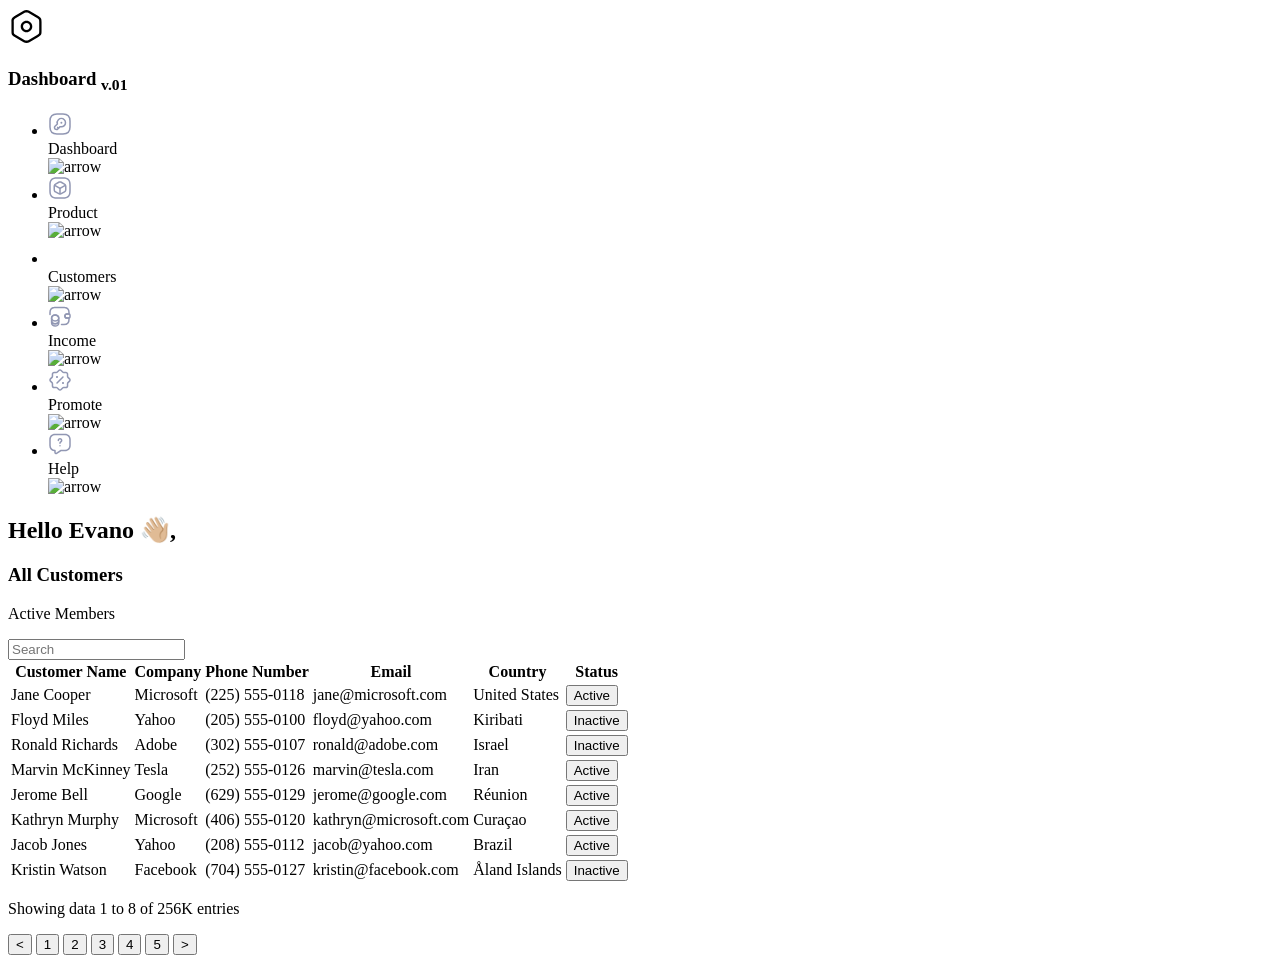
==== index.html @ a2a18998 "index.html to main directory" ====
<!doctype html>
<html lang="en">
<head>
    <meta charset="UTF-8">
    <meta name="viewport"
          content="width=device-width, user-scalable=no, initial-scale=1.0, maximum-scale=1.0, minimum-scale=1.0">
    <meta http-equiv="X-UA-Compatible" content="ie=edge">
    <link rel="stylesheet" href="css/style.css">
    <title>Contact List</title>
</head>
<body>


<main>
    <nav class="nav">
        <section class="container">

            <div class="company-logo">
                <div class="company-img">
                    <svg width="37" height="37" viewBox="0 0 37 37" fill="none" xmlns="http://www.w3.org/2000/svg">
                        <path d="M18.5003 34.8876C17.4674 34.8876 16.419 34.6564 15.602 34.1784L7.12284 29.2914C3.66951 26.9634 3.45367 26.6089 3.45367 22.9551V14.0443C3.45367 10.3905 3.65409 10.0359 7.04576 7.73887L15.5865 2.80553C17.2053 1.86512 19.749 1.86512 21.3678 2.80553L29.8778 7.70803C33.3311 10.0359 33.547 10.3905 33.547 14.0443V22.9397C33.547 26.5934 33.3465 26.948 29.9549 29.2451L21.414 34.1784C20.5815 34.6564 19.5332 34.8876 18.5003 34.8876ZM18.5003 4.42428C17.8528 4.42428 17.2207 4.54762 16.7736 4.8097L8.29451 9.7122C5.78159 11.408 5.78159 11.408 5.78159 14.0443V22.9397C5.78159 25.5759 5.78159 25.5759 8.35617 27.318L16.7736 32.1743C17.6832 32.6984 19.3328 32.6984 20.2424 32.1743L28.7215 27.2718C31.219 25.5759 31.219 25.5759 31.219 22.9397V14.0443C31.219 11.408 31.219 11.408 28.6445 9.66595L20.227 4.8097C19.7799 4.54762 19.1478 4.42428 18.5003 4.42428Z"
                              fill="black"/>
                        <path d="M18.5 24.2812C15.3088 24.2812 12.7188 21.6912 12.7188 18.5C12.7188 15.3088 15.3088 12.7188 18.5 12.7188C21.6912 12.7188 24.2812 15.3088 24.2812 18.5C24.2812 21.6912 21.6912 24.2812 18.5 24.2812ZM18.5 15.0312C16.5883 15.0312 15.0312 16.5883 15.0312 18.5C15.0312 20.4117 16.5883 21.9688 18.5 21.9688C20.4117 21.9688 21.9688 20.4117 21.9688 18.5C21.9688 16.5883 20.4117 15.0312 18.5 15.0312Z"
                              fill="black"/>
                    </svg>
                </div>
                <div class="company-name">
                    <h3>Dashboard <sub>v.01</sub></h3>
                </div>
            </div>


            <ul class="sidebar-list">
                <li>
                    <div class="sidebar-item">
                        <div class="sidebar-text-icon">
                            <div class="sidebar-icon">
                                <svg width="24" height="24" viewBox="0 0 24 24" fill="none"
                                     xmlns="http://www.w3.org/2000/svg">
                                    <svg width="24" height="24" viewBox="0 0 24 24" fill="none"
                                         xmlns="http://www.w3.org/2000/svg">
                                        <path d="M9 22H15C20 22 22 20 22 15V9C22 4 20 2 15 2H9C4 2 2 4 2 9V15C2 20 4 22 9 22Z"
                                              stroke="#9197B3" stroke-width="1.5" stroke-linecap="round"
                                              stroke-linejoin="round"/>
                                        <path d="M16.28 13.61C15.15 14.74 13.53 15.09 12.1 14.64L9.51001 17.22C9.33001 17.41 8.96001 17.53 8.69001 17.49L7.49001 17.33C7.09001 17.28 6.73001 16.9 6.67001 16.51L6.51001 15.31C6.47001 15.05 6.60001 14.68 6.78001 14.49L9.36001 11.91C8.92001 10.48 9.26001 8.86001 10.39 7.73001C12.01 6.11001 14.65 6.11001 16.28 7.73001C17.9 9.34001 17.9 11.98 16.28 13.61Z"
                                              stroke="#9197B3" stroke-width="1.5" stroke-miterlimit="10"
                                              stroke-linecap="round"
                                              stroke-linejoin="round"/>
                                        <path d="M10.45 16.28L9.59998 15.42" stroke="#9197B3" stroke-width="1.5"
                                              stroke-miterlimit="10" stroke-linecap="round" stroke-linejoin="round"/>
                                        <path d="M13.3945 10.7H13.4035" stroke="#9197B3" stroke-width="2"
                                              stroke-linecap="round"
                                              stroke-linejoin="round"/>
                                    </svg>
                                </svg>
                            </div>
                            <div class="sidebar-text">Dashboard</div>
                        </div>
                        <div class="sidebar-img"><img src="img/arrow_icon.svg" alt="arrow"></div>
                    </div>
                </li>

                <li>
                    <div class="sidebar-item">
                        <div class="sidebar-text-icon">
                            <div class="sidebar-icon">
                                <svg width="24" height="24" viewBox="0 0 24 24" fill="none"
                                     xmlns="http://www.w3.org/2000/svg">
                                    <svg width="24" height="24" viewBox="0 0 24 24" fill="none"
                                         xmlns="http://www.w3.org/2000/svg">
                                        <path d="M15 22.75H9C3.57 22.75 1.25 20.43 1.25 15V9C1.25 3.57 3.57 1.25 9 1.25H15C20.43 1.25 22.75 3.57 22.75 9V15C22.75 20.43 20.43 22.75 15 22.75ZM9 2.75C4.39 2.75 2.75 4.39 2.75 9V15C2.75 19.61 4.39 21.25 9 21.25H15C19.61 21.25 21.25 19.61 21.25 15V9C21.25 4.39 19.61 2.75 15 2.75H9Z"
                                              fill="#9197B3"/>
                                        <path d="M12.0006 13.0797C11.8706 13.0797 11.7406 13.0497 11.6206 12.9797L6.32061 9.9197C5.96061 9.7097 5.84059 9.2497 6.05059 8.8997C6.26059 8.5397 6.72061 8.4197 7.07061 8.6297L11.9906 11.4797L16.8806 8.6497C17.2406 8.4397 17.7006 8.5697 17.9006 8.9197C18.1006 9.2697 17.9806 9.7397 17.6306 9.9397L12.3706 12.9797C12.2606 13.0397 12.1306 13.0797 12.0006 13.0797Z"
                                              fill="#9197B3"/>
                                        <path d="M12 18.5201C11.59 18.5201 11.25 18.1801 11.25 17.7701V12.3301C11.25 11.9201 11.59 11.5801 12 11.5801C12.41 11.5801 12.75 11.9201 12.75 12.3301V17.7701C12.75 18.1801 12.41 18.5201 12 18.5201Z"
                                              fill="#9197B3"/>
                                        <path d="M12.0002 18.7498C11.4202 18.7498 10.8503 18.6198 10.3903 18.3698L7.19025 16.5898C6.23025 16.0598 5.49023 14.7898 5.49023 13.6898V10.2998C5.49023 9.20981 6.24025 7.9398 7.19025 7.3998L10.3903 5.6198C11.3103 5.1098 12.6902 5.1098 13.6102 5.6198L16.8102 7.3998C17.7702 7.9298 18.5103 9.19981 18.5103 10.2998V13.6898C18.5103 14.7798 17.7602 16.0498 16.8102 16.5898L13.6102 18.3698C13.1502 18.6298 12.5802 18.7498 12.0002 18.7498ZM12.0002 6.7498C11.6702 6.7498 11.3502 6.8098 11.1202 6.9398L7.92026 8.7198C7.43026 8.9898 6.99023 9.7498 6.99023 10.2998V13.6898C6.99023 14.2498 7.43026 14.9998 7.92026 15.2698L11.1202 17.0498C11.5802 17.3098 12.4202 17.3098 12.8802 17.0498L16.0802 15.2698C16.5702 14.9998 17.0103 14.2398 17.0103 13.6898V10.2998C17.0103 9.73981 16.5702 8.9898 16.0802 8.7198L12.8802 6.9398C12.6502 6.8098 12.3302 6.7498 12.0002 6.7498Z"
                                              fill="#9197B3"/>
                                    </svg>
                                </svg>
                            </div>
                            <div class="sidebar-text">Product</div>
                        </div>
                        <div class="sidebar-img"><img src="img/arrow_icon.svg" alt="arrow"></div>
                    </div>
                </li>

                <li>
                    <div class="sidebar-item">
                        <div class="sidebar-text-icon">
                            <div class="sidebar-icon">
                                <svg width="24" height="24" viewBox="0 0 24 24" fill="none"
                                     xmlns="http://www.w3.org/2000/svg">
                                    <svg class="color-svg" width="24" height="24" viewBox="0 0 24 24" fill="none"
                                         xmlns="http://www.w3.org/2000/svg">
                                        <path d="M15.0006 22.7498H9.00063C7.68063 22.7498 6.58063 22.6198 5.65063 22.3398C5.31063 22.2398 5.09063 21.9098 5.11063 21.5598C5.36063 18.5698 8.39063 16.2197 12.0006 16.2197C15.6106 16.2197 18.6306 18.5598 18.8906 21.5598C18.9206 21.9198 18.7006 22.2398 18.3506 22.3398C17.4206 22.6198 16.3206 22.7498 15.0006 22.7498ZM6.72063 21.0598C7.38063 21.1898 8.13063 21.2498 9.00063 21.2498H15.0006C15.8706 21.2498 16.6206 21.1898 17.2806 21.0598C16.7506 19.1398 14.5606 17.7197 12.0006 17.7197C9.44063 17.7197 7.25063 19.1398 6.72063 21.0598Z"
                                              fill="white"/>
                                        <path d="M15 2H9C4 2 2 4 2 9V15C2 18.78 3.14 20.85 5.86 21.62C6.08 19.02 8.75 16.97 12 16.97C15.25 16.97 17.92 19.02 18.14 21.62C20.86 20.85 22 18.78 22 15V9C22 4 20 2 15 2ZM12 14.17C10.02 14.17 8.42 12.56 8.42 10.58C8.42 8.60002 10.02 7 12 7C13.98 7 15.58 8.60002 15.58 10.58C15.58 12.56 13.98 14.17 12 14.17Z"
                                              stroke="white" stroke-width="1.5" stroke-linecap="round"
                                              stroke-linejoin="round"/>
                                        <path d="M11.9999 14.92C9.60992 14.92 7.66992 12.97 7.66992 10.58C7.66992 8.19002 9.60992 6.25 11.9999 6.25C14.3899 6.25 16.3299 8.19002 16.3299 10.58C16.3299 12.97 14.3899 14.92 11.9999 14.92ZM11.9999 7.75C10.4399 7.75 9.16992 9.02002 9.16992 10.58C9.16992 12.15 10.4399 13.42 11.9999 13.42C13.5599 13.42 14.8299 12.15 14.8299 10.58C14.8299 9.02002 13.5599 7.75 11.9999 7.75Z"
                                              fill="white"/>
                                    </svg>
                                </svg>
                            </div>
                            <div class="sidebar-text">Customers</div>
                        </div>
                        <div class="sidebar-img"><img src="img/arrow_icon.svg" alt="arrow"></div>
                    </div>
                </li>

                <li>
                    <div class="sidebar-item">
                        <div class="sidebar-text-icon">
                            <div class="sidebar-icon">
                                <svg width="24" height="24" viewBox="0 0 24 24" fill="none"
                                     xmlns="http://www.w3.org/2000/svg">
                                    <svg width="24" height="24" viewBox="0 0 24 24" fill="none"
                                         xmlns="http://www.w3.org/2000/svg">
                                        <path d="M10.7516 16.8604V18.8904C10.7516 20.6104 9.15158 22.0004 7.18158 22.0004C5.21158 22.0004 3.60156 20.6104 3.60156 18.8904V16.8604C3.60156 18.5804 5.20158 19.8004 7.18158 19.8004C9.15158 19.8004 10.7516 18.5704 10.7516 16.8604Z"
                                              stroke="#9197B3" stroke-width="1.5" stroke-linecap="round"
                                              stroke-linejoin="round"/>
                                        <path d="M10.7501 14.11C10.7501 14.61 10.6101 15.07 10.3701 15.47C9.78006 16.44 8.57004 17.05 7.17004 17.05C5.77004 17.05 4.56003 16.43 3.97003 15.47C3.73003 15.07 3.59009 14.61 3.59009 14.11C3.59009 13.25 3.99007 12.48 4.63007 11.92C5.28007 11.35 6.17003 11.01 7.16003 11.01C8.15003 11.01 9.04006 11.36 9.69006 11.92C10.3501 12.47 10.7501 13.25 10.7501 14.11Z"
                                              stroke="#9197B3" stroke-width="1.5" stroke-linecap="round"
                                              stroke-linejoin="round"/>
                                        <path d="M10.7516 14.11V16.86C10.7516 18.58 9.15158 19.8 7.18158 19.8C5.21158 19.8 3.60156 18.57 3.60156 16.86V14.11C3.60156 12.39 5.20158 11 7.18158 11C8.17158 11 9.06161 11.35 9.71161 11.91C10.3516 12.47 10.7516 13.25 10.7516 14.11Z"
                                              stroke="#9197B3" stroke-width="1.5" stroke-linecap="round"
                                              stroke-linejoin="round"/>
                                        <path d="M22 10.9699V13.03C22 13.58 21.56 14.0299 21 14.0499H19.0399C17.9599 14.0499 16.97 13.2599 16.88 12.1799C16.82 11.5499 17.0599 10.9599 17.4799 10.5499C17.8499 10.1699 18.36 9.94995 18.92 9.94995H21C21.56 9.96995 22 10.4199 22 10.9699Z"
                                              stroke="#9197B3" stroke-width="1.5" stroke-linecap="round"
                                              stroke-linejoin="round"/>
                                        <path d="M2 10.5V8.5C2 5.78 3.64 3.88 6.19 3.56C6.45 3.52 6.72 3.5 7 3.5H16C16.26 3.5 16.51 3.50999 16.75 3.54999C19.33 3.84999 21 5.76 21 8.5V9.95001H18.92C18.36 9.95001 17.85 10.17 17.48 10.55C17.06 10.96 16.82 11.55 16.88 12.18C16.97 13.26 17.96 14.05 19.04 14.05H21V15.5C21 18.5 19 20.5 16 20.5H13.5"
                                              stroke="#9197B3" stroke-width="1.5" stroke-linecap="round"
                                              stroke-linejoin="round"/>
                                    </svg>
                                </svg>
                            </div>
                            <div class="sidebar-text">Income</div>
                        </div>
                        <div class="sidebar-img"><img src="img/arrow_icon.svg" alt="arrow"></div>
                    </div>
                </li>

                <li>
                    <div class="sidebar-item">
                        <div class="sidebar-text-icon">
                            <div class="sidebar-icon">
                                <svg width="24" height="24" viewBox="0 0 24 24" fill="none"
                                     xmlns="http://www.w3.org/2000/svg">
                                    <svg width="24" height="24" viewBox="0 0 24 24" fill="none"
                                         xmlns="http://www.w3.org/2000/svg">
                                        <path d="M12 22.7503C11.37 22.7503 10.78 22.5104 10.34 22.0604L8.82001 20.5404C8.70001 20.4204 8.38 20.2904 8.22 20.2904H6.06C4.76 20.2904 3.70999 19.2403 3.70999 17.9403V15.7804C3.70999 15.6204 3.57999 15.3004 3.45999 15.1804L1.94 13.6604C1.5 13.2204 1.25 12.6303 1.25 12.0003C1.25 11.3703 1.49 10.7803 1.94 10.3403L3.45999 8.82028C3.57999 8.70028 3.70999 8.3803 3.70999 8.2203V6.06039C3.70999 4.76039 4.76 3.71029 6.06 3.71029H8.22C8.38 3.71029 8.70001 3.58029 8.82001 3.46029L10.34 1.94027C11.22 1.06027 12.78 1.06027 13.66 1.94027L15.18 3.46029C15.3 3.58029 15.62 3.71029 15.78 3.71029H17.94C19.24 3.71029 20.29 4.76039 20.29 6.06039V8.2203C20.29 8.3803 20.42 8.70028 20.54 8.82028L22.06 10.3403C22.5 10.7803 22.75 11.3703 22.75 12.0003C22.75 12.6303 22.51 13.2204 22.06 13.6604L20.54 15.1804C20.42 15.3004 20.29 15.6204 20.29 15.7804V17.9403C20.29 19.2403 19.24 20.2904 17.94 20.2904H15.78C15.62 20.2904 15.3 20.4204 15.18 20.5404L13.66 22.0604C13.22 22.5104 12.63 22.7503 12 22.7503ZM4.51999 14.1203C4.91999 14.5203 5.20999 15.2204 5.20999 15.7804V17.9403C5.20999 18.4103 5.59 18.7904 6.06 18.7904H8.22C8.78 18.7904 9.48001 19.0803 9.88 19.4803L11.4 21.0003C11.72 21.3203 12.28 21.3203 12.6 21.0003L14.12 19.4803C14.52 19.0803 15.22 18.7904 15.78 18.7904H17.94C18.41 18.7904 18.79 18.4103 18.79 17.9403V15.7804C18.79 15.2204 19.08 14.5203 19.48 14.1203L21 12.6003C21.16 12.4403 21.25 12.2303 21.25 12.0003C21.25 11.7703 21.16 11.5604 21 11.4004L19.48 9.88034C19.08 9.48034 18.79 8.7803 18.79 8.2203V6.06039C18.79 5.59039 18.41 5.21029 17.94 5.21029H15.78C15.22 5.21029 14.52 4.92035 14.12 4.52035L12.6 3.00033C12.28 2.68033 11.72 2.68033 11.4 3.00033L9.88 4.52035C9.48001 4.92035 8.78 5.21029 8.22 5.21029H6.06C5.59 5.21029 5.20999 5.59039 5.20999 6.06039V8.2203C5.20999 8.7803 4.91999 9.48034 4.51999 9.88034L3 11.4004C2.84 11.5604 2.75 11.7703 2.75 12.0003C2.75 12.2303 2.84 12.4403 3 12.6003L4.51999 14.1203Z"
                                              fill="#9197B3"/>
                                        <path d="M15.0002 16C14.4402 16 13.9902 15.55 13.9902 15C13.9902 14.45 14.4402 14 14.9902 14C15.5402 14 15.9902 14.45 15.9902 15C15.9902 15.55 15.5502 16 15.0002 16Z"
                                              fill="#9197B3"/>
                                        <path d="M9.01001 10C8.45001 10 8 9.55 8 9C8 8.45 8.45 8 9 8C9.55 8 10 8.45 10 9C10 9.55 9.56001 10 9.01001 10Z"
                                              fill="#9197B3"/>
                                        <path d="M8.99945 15.7495C8.80945 15.7495 8.61945 15.6795 8.46945 15.5295C8.17945 15.2395 8.17945 14.7595 8.46945 14.4695L14.4695 8.46945C14.7595 8.17945 15.2395 8.17945 15.5295 8.46945C15.8195 8.75945 15.8195 9.23951 15.5295 9.52951L9.52945 15.5295C9.37945 15.6795 9.18945 15.7495 8.99945 15.7495Z"
                                              fill="#9197B3"/>
                                    </svg>
                                </svg>
                            </div>
                            <div class="sidebar-text">Promote</div>
                        </div>
                        <div class="sidebar-img"><img src="img/arrow_icon.svg" alt="arrow"></div>
                    </div>
                </li>

                <li>
                    <div class="sidebar-item">
                        <div class="sidebar-text-icon">
                            <div class="sidebar-icon">
                                <svg width="24" height="24" viewBox="0 0 24 24" fill="none"
                                     xmlns="http://www.w3.org/2000/svg">
                                    <svg width="24" height="24" viewBox="0 0 24 24" fill="none"
                                         xmlns="http://www.w3.org/2000/svg">
                                        <path d="M8 22.3199C7.72 22.3199 7.42998 22.2499 7.16998 22.1099C6.59998 21.8099 6.25 21.2099 6.25 20.5699V19.15C3.23 18.84 1.25 16.6199 1.25 13.4399V7.43994C1.25 3.99994 3.56 1.68994 7 1.68994H17C20.44 1.68994 22.75 3.99994 22.75 7.43994V13.4399C22.75 16.8799 20.44 19.1899 17 19.1899H13.23L8.96997 22.03C8.67997 22.22 8.34 22.3199 8 22.3199ZM7 3.17993C4.42 3.17993 2.75 4.84993 2.75 7.42993V13.43C2.75 16.01 4.42 17.68 7 17.68C7.41 17.68 7.75 18.02 7.75 18.43V20.56C7.75 20.69 7.83 20.75 7.88 20.78C7.93001 20.81 8.03001 20.84 8.14001 20.77L12.59 17.81C12.71 17.73 12.86 17.68 13.01 17.68H17.01C19.59 17.68 21.26 16.01 21.26 13.43V7.42993C21.26 4.84993 19.59 3.17993 17.01 3.17993H7Z"
                                              fill="#9197B3"/>
                                        <path d="M11.9998 12.1099C11.5898 12.1099 11.2498 11.7699 11.2498 11.3599V11.1499C11.2498 9.9899 12.0998 9.41989 12.4198 9.19989C12.7898 8.94989 12.9098 8.7799 12.9098 8.5199C12.9098 8.0199 12.4998 7.60986 11.9998 7.60986C11.4998 7.60986 11.0898 8.0199 11.0898 8.5199C11.0898 8.9299 10.7498 9.2699 10.3398 9.2699C9.92984 9.2699 9.58984 8.9299 9.58984 8.5199C9.58984 7.1899 10.6698 6.10986 11.9998 6.10986C13.3298 6.10986 14.4098 7.1899 14.4098 8.5199C14.4098 9.6599 13.5698 10.2299 13.2598 10.4399C12.8698 10.6999 12.7498 10.8699 12.7498 11.1499V11.3599C12.7498 11.7799 12.4098 12.1099 11.9998 12.1099Z"
                                              fill="#9197B3"/>
                                        <path d="M12 14.6001C11.58 14.6001 11.25 14.2601 11.25 13.8501C11.25 13.4401 11.59 13.1001 12 13.1001C12.41 13.1001 12.75 13.4401 12.75 13.8501C12.75 14.2601 12.42 14.6001 12 14.6001Z"
                                              fill="#9197B3"/>
                                    </svg>
                                </svg>
                            </div>
                            <div class="sidebar-text">Help</div>
                        </div>
                        <div class="sidebar-img"><img src="img/arrow_icon.svg" alt="arrow"></div>
                    </div>
                </li>
            </ul>
        </section>
    </nav>
    <section class="container">
        <section class="greeting">
            <h2>Hello Evano 👋🏼,</h2>
        </section>

        <div class="block-table">
            <div class="header-block-table">
                <div class="text-section">
                    <h3>All Customers</h3>
                    <p class="text-color">Active Members</p>
                </div>
                <div class="form-section">
                    <form action="#">
                        <label for="input-search">
                            <input type="text" id="input-search" placeholder="Search">
                        </label>
                    </form>
                </div>
            </div>

            <div class="table">
                <table>
                    <thead>
                    <tr>
                        <th>Customer Name</th>
                        <th>Company</th>
                        <th>Phone Number</th>
                        <th>Email</th>
                        <th>Country</th>
                        <th>Status</th>
                    </tr>
                    </thead>
                    <tbody>
                    <tr>
                        <td>Jane Cooper</td>
                        <td>Microsoft</td>
                        <td>(225) 555-0118</td>
                        <td>jane@microsoft.com</td>
                        <td>United States</td>
                        <td class="active-cell">
                            <button class="active-button">Active</button>
                        </td>
                    </tr>

                    <tr>
                        <td>Floyd Miles</td>
                        <td>Yahoo</td>
                        <td>(205) 555-0100</td>
                        <td>floyd@yahoo.com</td>
                        <td>Kiribati</td>
                        <td>
                            <button class="inactive-button">Inactive</button>
                        </td>
                    </tr>

                    <tr>
                        <td>Ronald Richards</td>
                        <td>Adobe</td>
                        <td>(302) 555-0107</td>
                        <td>ronald@adobe.com</td>
                        <td>Israel</td>
                        <td>
                            <button class="inactive-button">Inactive</button>
                        </td>
                    </tr>

                    <tr>
                        <td>Marvin McKinney</td>
                        <td>Tesla</td>
                        <td>(252) 555-0126</td>
                        <td>marvin@tesla.com</td>
                        <td>Iran</td>
                        <td>
                            <button class="active-button">Active</button>
                        </td>
                    </tr>

                    <tr>
                        <td>Jerome Bell</td>
                        <td>Google</td>
                        <td>(629) 555-0129</td>
                        <td>jerome@google.com</td>
                        <td>Réunion</td>
                        <td>
                            <button class="active-button">Active</button>
                        </td>
                    </tr>

                    <tr>
                        <td>Kathryn Murphy</td>
                        <td>Microsoft</td>
                        <td>(406) 555-0120</td>
                        <td>kathryn@microsoft.com</td>
                        <td>Curaçao</td>
                        <td>
                            <button class="active-button">Active</button>
                        </td>
                    </tr>

                    <tr>
                        <td>Jacob Jones</td>
                        <td>Yahoo</td>
                        <td>(208) 555-0112</td>
                        <td>jacob@yahoo.com</td>
                        <td>Brazil</td>
                        <td>
                            <button class="active-button">Active</button>
                        </td>
                    </tr>

                    <tr>
                        <td>Kristin Watson</td>
                        <td>Facebook</td>
                        <td>(704) 555-0127</td>
                        <td>kristin@facebook.com</td>
                        <td>Åland Islands</td>
                        <td>
                            <button class="inactive-button">Inactive</button>
                        </td>
                    </tr>

                    </tbody>
                </table>
            </div>
            <div class="footer-table-box">
                <div class="footer-main">
                    <div class="text-footer">
                        <p>Showing data 1 to 8 of 256K entries</p>
                    </div>
                    <div class="footer-button">
                        <button>&lt;</button>
                        <button>1</button>
                        <button>2</button>
                        <button>3</button>
                        <button>4</button>
                        <button>5</button>
                        <button>></button>
                    </div>
                </div>
            </div>
        </div>

    </section>
</main>


</body>
</html>
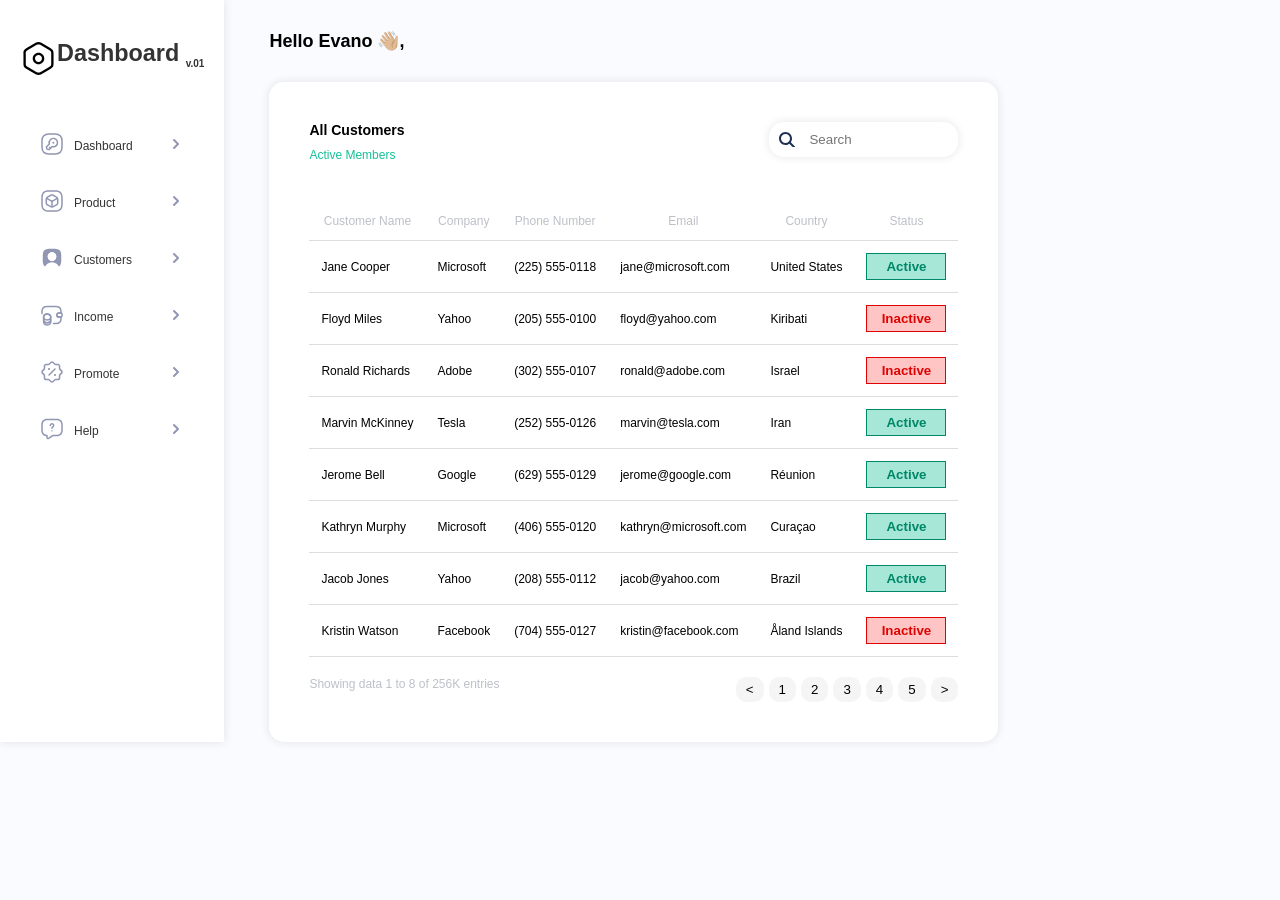
==== commit dc8374aa: "index.html to main directory and all with urls" ====
--- a/index.html
+++ b/index.html
@@ -5,7 +5,7 @@
     <meta name="viewport"
           content="width=device-width, user-scalable=no, initial-scale=1.0, maximum-scale=1.0, minimum-scale=1.0">
     <meta http-equiv="X-UA-Compatible" content="ie=edge">
-    <link rel="stylesheet" href="css/style.css">
+    <link rel="stylesheet" href="src/css/style.css">
     <title>Contact List</title>
 </head>
 <body>
@@ -56,7 +56,10 @@
                             </div>
                             <div class="sidebar-text">Dashboard</div>
                         </div>
-                        <div class="sidebar-img"><img src="img/arrow_icon.svg" alt="arrow"></div>
+                        <div class="sidebar-img"><svg width="16" height="16" viewBox="0 0 16 16" fill="none" xmlns="http://www.w3.org/2000/svg">
+                            <path d="M6 12L10 8L6 4" stroke="#9197B3" stroke-width="2" stroke-linecap="round" stroke-linejoin="round"/>
+                        </svg>
+                        </div>
                     </div>
                 </li>
 
@@ -81,7 +84,10 @@
                             </div>
                             <div class="sidebar-text">Product</div>
                         </div>
-                        <div class="sidebar-img"><img src="img/arrow_icon.svg" alt="arrow"></div>
+                        <div class="sidebar-img"><svg width="16" height="16" viewBox="0 0 16 16" fill="none" xmlns="http://www.w3.org/2000/svg">
+                            <path d="M6 12L10 8L6 4" stroke="#9197B3" stroke-width="2" stroke-linecap="round" stroke-linejoin="round"/>
+                        </svg>
+                        </div>
                     </div>
                 </li>
 
@@ -105,7 +111,10 @@
                             </div>
                             <div class="sidebar-text">Customers</div>
                         </div>
-                        <div class="sidebar-img"><img src="img/arrow_icon.svg" alt="arrow"></div>
+                        <div class="sidebar-img"><svg width="16" height="16" viewBox="0 0 16 16" fill="none" xmlns="http://www.w3.org/2000/svg">
+                            <path d="M6 12L10 8L6 4" stroke="#9197B3" stroke-width="2" stroke-linecap="round" stroke-linejoin="round"/>
+                        </svg>
+                        </div>
                     </div>
                 </li>
 
@@ -137,7 +146,10 @@
                             </div>
                             <div class="sidebar-text">Income</div>
                         </div>
-                        <div class="sidebar-img"><img src="img/arrow_icon.svg" alt="arrow"></div>
+                        <div class="sidebar-img"><svg width="16" height="16" viewBox="0 0 16 16" fill="none" xmlns="http://www.w3.org/2000/svg">
+                            <path d="M6 12L10 8L6 4" stroke="#9197B3" stroke-width="2" stroke-linecap="round" stroke-linejoin="round"/>
+                        </svg>
+                        </div>
                     </div>
                 </li>
 
@@ -162,7 +174,10 @@
                             </div>
                             <div class="sidebar-text">Promote</div>
                         </div>
-                        <div class="sidebar-img"><img src="img/arrow_icon.svg" alt="arrow"></div>
+                        <div class="sidebar-img"><svg width="16" height="16" viewBox="0 0 16 16" fill="none" xmlns="http://www.w3.org/2000/svg">
+                            <path d="M6 12L10 8L6 4" stroke="#9197B3" stroke-width="2" stroke-linecap="round" stroke-linejoin="round"/>
+                        </svg>
+                        </div>
                     </div>
                 </li>
 
@@ -185,7 +200,10 @@
                             </div>
                             <div class="sidebar-text">Help</div>
                         </div>
-                        <div class="sidebar-img"><img src="img/arrow_icon.svg" alt="arrow"></div>
+                        <div class="sidebar-img"><svg width="16" height="16" viewBox="0 0 16 16" fill="none" xmlns="http://www.w3.org/2000/svg">
+                            <path d="M6 12L10 8L6 4" stroke="#9197B3" stroke-width="2" stroke-linecap="round" stroke-linejoin="round"/>
+                        </svg>
+                        </div>
                     </div>
                 </li>
             </ul>
--- a/src/css/style.css
+++ b/src/css/style.css
@@ -0,0 +1,231 @@
+*{
+    margin: 0;
+    padding: 0;
+    box-sizing: border-box;
+}
+
+body{
+    font-family: 'Poppins', sans-serif;
+    font-size: 0.75em;
+    background-color: #fafbff;
+}
+
+nav{
+    width: 30%;
+    background-color: #ffffff;
+    color: #333333;
+    padding: 20px;
+    margin-right: 45px;
+    box-shadow: 0 0 10px rgba(0, 0, 0, 0.1);
+    position: relative;
+    top: 0;
+    left: 0;
+    bottom: 0;
+    overflow-y: auto;
+}
+
+main{
+    display: flex;
+    justify-content: center;
+    position: absolute;
+}
+
+.container {
+    max-width: 1440px;
+    margin: 0 auto;
+}
+
+
+.sidebar-item{
+    display: flex;
+    justify-content: space-between;
+    align-items: center;
+}
+
+.sidebar-text-icon{
+    display: flex;
+    align-items: center;
+}
+
+.sidebar-text{
+    padding-left: 10px;
+}
+
+.color-svg{
+    fill: #9197b3;
+}
+
+.sidebar-item:hover{
+    padding: 8px;
+    background-color: #5932ea;
+    color: white;
+    border-radius: 10px;
+    box-shadow: 0 0 10px rgba(0, 0, 0, 0.1);
+    cursor: pointer;
+}
+
+.company-logo {
+    margin-top: 20px;
+    display: flex;
+    font-size: 20px;
+    font-weight: bold;
+}
+/*придумать что-то с лого*/
+.company-name img{
+    font-size: 16px;
+}
+
+sub{
+    font-size: 10px;
+}
+
+h2{
+    margin: 30px 0;
+}
+
+.sidebar-list {
+    list-style: none;
+    padding: 0 20px;
+    margin-top: 50px; /* Отступ сверху */
+}
+
+.sidebar-list li {
+    margin-bottom: 30px; /* Отступ между строчками */
+    display: block;
+}
+
+.header-block-table{
+    display: flex;
+    justify-content: space-between;
+}
+
+.block-sidebar-list{
+    display: flex;
+    flex-direction: column;
+    justify-content: space-between;
+}
+
+.block-table{
+    width: 100%;
+    margin: 0 auto;
+    padding: 40px;
+    border-radius: 15px;
+    box-shadow: 0 0 10px rgba(0, 0, 0, 0.1);
+    background-color: white;
+}
+
+.text-section{
+    /*text-align: center;*/
+    margin-bottom: 20px;
+}
+
+.text-color{
+    color: #16c098;
+    padding-top: 10px;
+}
+
+#input-search{
+    box-shadow: 0 0 10px rgba(0, 0, 0, 0.1);
+    border-radius: 15px;
+    padding: 10px;
+    border: none;
+}
+
+#input-search::placeholder {
+    background: url(../img/search_icon.svg) no-repeat;
+    padding-left: 30px;
+}
+
+table {
+    width: 100%;
+    border-collapse: collapse;
+    margin-top: 20px;
+}
+
+th, td {
+    border-bottom: 1px solid #dddddd;
+    padding: 12px;
+    white-space: nowrap;
+    overflow: hidden;
+}
+
+th{
+    color: #bec0c8;
+    font-weight: normal;
+}
+
+
+.active-button{
+    padding: 5px;
+    width: 80px;
+    border: 1px solid #008767;
+    color: #008767;
+    background-color: #a6e7d8;
+    font-weight: 600;
+    cursor: pointer;
+}
+
+.inactive-button{
+    padding: 5px;
+    width: 80px;
+    border: 1px solid #df0404;
+    color: #df0404;
+    background-color: #ffc5c5;
+    font-weight: 600;
+    cursor: pointer;
+}
+/*надо доделать*/
+.footer-table-box{
+    color: #bec0c8;
+}
+
+.footer-main{
+    display: flex;
+    justify-content: space-between;
+    margin-top: 20px;
+}
+
+.footer-button{
+    display: flex;
+}
+
+.footer-button button{
+    background-color: #f5f5f5;
+    border: none;
+    padding: 5px 10px;
+    margin-left: 5px;
+    cursor: pointer;
+    border-radius: 10px;
+}
+
+.footer-button button:hover{
+    background-color: #5932ea;
+    color: white;
+}
+
+
+@media only screen and (max-width: 1227px) {
+    sub{
+        display: none;
+    }
+}
+
+
+
+@media only screen and (max-width: 973px) {
+    main{
+        margin-left: 20px;
+    }
+    .nav{
+        display: none;
+    }
+}
+
+@media only screen and (max-width: 776px) {
+    main{
+        width: 100%;
+    }
+    h2{
+        display: none;
+    }
+}
